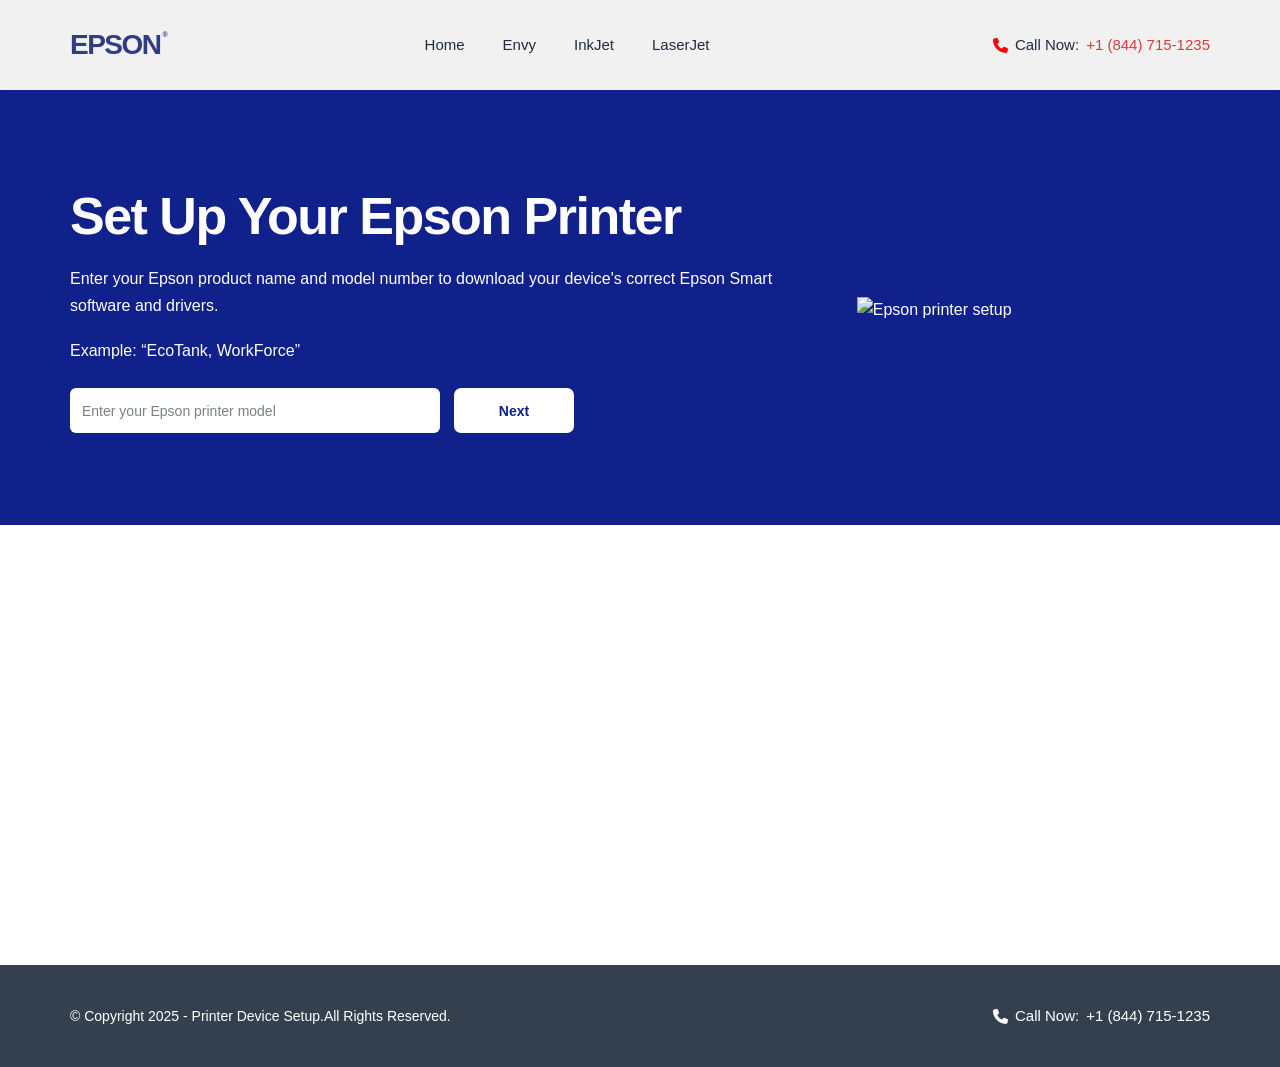
==== index.html @ 77c41447 "Add files via upload" ====
<!DOCTYPE html>
<html lang="en">
<head>
    <meta charset="UTF-8">

    <meta name="viewport"
          content="width=device-width, initial-scale=1.0">

    <title>Epson Printer Setup & Support | Printer Device Setup</title>

    <meta name="description"
          content="Set up your Epson printer and get help with printer software, drivers, wireless connection and device setup.">

    <meta name="keywords"
          content="Epson printer setup, Epson printer driver, Epson printer support, Epson Smart software, Epson printer installation">

    <meta name="robots" content="index, follow">

    <meta property="og:title"
          content="Epson Printer Setup & Support">

    <meta property="og:description"
          content="Get help setting up your Epson printer, software and drivers.">

    <meta property="og:type" content="website">

    <link rel="canonical" href="https://yourdomain.com/">



    <link
    rel="stylesheet"
    href="https://cdnjs.cloudflare.com/ajax/libs/font-awesome/6.5.2/css/all.min.css">

    <link rel="stylesheet" href="style.css">
</head>

<body>

<!-- ================================
     PAGE 1
================================ -->

<div id="pageOne" class="page active">


    <header class="site-header">

        <div class="container header-container">

            <a href="#" class="logo">
                EPSON<sup>®</sup>
            </a>

            <nav class="main-navigation">

                <a href="#home">Home</a>
                <a href="#envy">Envy</a>
                <a href="#inkjet">InkJet</a>
                <a href="#laserjet">LaserJet</a>

            </nav>


            <div class="phone-number">

                <i class="fa-solid fa-phone"></i>

                <span>Call Now:</span>

                <a href="tel:+18447151235">
                    +1 (844) 715-1235
                </a>

            </div>


            <!-- Mobile menu -->
            <button
                class="mobile-menu-button"
                id="mobileMenuButton"
                aria-label="Open navigation">
                ☰
            </button>

        </div>

    </header>


    <!-- HERO -->


    <section class="hero-section">

        <div class="container hero-container">

            <div class="hero-content">

                <h1>Set Up Your Epson Printer</h1>

                <p>
                    Enter your Epson product name and model number to download
                    your device's correct Epson Smart software and drivers.
                </p>

                <p class="example-text">
                    Example: “EcoTank, WorkForce”
                </p>

                <div class="setup-input-area">

                    <input
                        type="text"
                        id="printerModel"
                        placeholder="Enter your Epson printer model"
                        aria-label="Epson printer model"
                    >

                    <button
                        type="button"
                        id="nextButton">
                        Next
                    </button>

                </div>

                <p id="modelError" class="input-error">
                    Please enter here
                </p>

            </div>


            <div class="hero-image">

                <img
                    src="images/hero-removebg-preview.png"
                    alt="Epson printer setup"
                >

            </div>

        </div>

    </section>


    <!-- SECOND SECTION -->
    <main>

        <section class="support-section" id="home">

            <div class="container support-container">

                <div class="support-content">

                    <p>
                        Install the Epson Smart software and drivers on every
                        computer or mobile device you want to print from, then
                        add the printer to each device.
                    </p>

                    <p>
                        Need more assistance? Visit
                    </p>

                    <a href="#support"
                       class="support-button">
                        Epson Support
                    </a>

                </div>


                <div class="support-image">

                    <img
                        src="images/second.jpg"
                        alt="Epson EcoTank printer"
                    >

                </div>

            </div>

        </section>

    </main>


    <!-- FOOTER -->
    <footer class="site-footer">

        <div class="container footer-container">

            <p>
                © Copyright 2025 - Printer Device Setup.All Rights Reserved.
            </p>

            <div class="footer-phone">

                <i class="fa-solid fa-phone"></i>
            

                <span>Call Now:</span>

                <a href="tel:+18447151235">
                    +1 (844) 715-1235
                </a>

            </div>

        </div>

    </footer>

</div>


<!-- ================================
     PAGE 2
================================ -->



<!-- ================================
     FORM POPUP
================================ -->

<div
    class="modal-overlay"
    id="formModal"
    aria-hidden="true">

    <div class="form-modal">

        <button
            type="button"
            class="close-modal"
            id="closeFormModal"
            aria-label="Close">
            ×
        </button>

        <h2>Complete Your Information</h2>

        <p class="form-description">
            Please enter your information to continue.
        </p>

        <form id="downloadForm">

            <div class="form-group">

                <label for="fullName">
                    Full Name
                </label>

                <input
                    type="text"
                    id="fullName"
                    name="fullName"
                    placeholder="Enter your full name"
                >

                <small class="field-error"
                       id="fullNameError"></small>

            </div>


            <div class="form-group">

                <label for="email">
                    Email Address
                </label>

                <input
                    type="email"
                    id="email"
                    name="email"
                    placeholder="Enter your email"
                >

                <small class="field-error"
                       id="emailError"></small>

            </div>


            <div class="form-group">

                <label for="phone">
                    Phone Number
                </label>

                <input
                    type="tel"
                    id="phone"
                    name="phone"
                    placeholder="Enter your phone number"
                >

                <small class="field-error"
                       id="phoneError"></small>

            </div>


            <div class="form-group">

                <label for="printerName">
                    Epson Printer Model
                </label>

                <input
                    type="text"
                    id="printerName"
                    name="printerName"
                    placeholder="Enter your Epson printer model"
                >

                <small class="field-error"
                       id="printerNameError"></small>

            </div>


            <div class="form-group">

                <label for="message">
                    Message
                </label>

                <textarea
                    id="message"
                    name="message"
                    rows="4"
                    placeholder="Tell us how we can help"></textarea>

            </div>


            <button
                type="submit"
                class="form-submit-button">
                Continue
            </button>

        </form>

    </div>

</div>


<!-- ================================
     ERROR POPUP
================================ -->

<div
    class="error-overlay"
    id="errorModal"
    aria-hidden="true">

    <div class="error-popup">

        <div class="error-icon">
            !
        </div>

        <h2>Something went wrong</h2>

        <p id="errorMessage">
            Please complete all required fields correctly.
        </p>

        <button
            type="button"
            id="closeErrorButton">
            OK
        </button>

    </div>

</div>


<!-- ================================
     SUCCESS POPUP
================================ -->

<div
    class="success-overlay"
    id="successModal"
    aria-hidden="true">

    <div class="success-popup">

        <div class="success-icon">
            ✓
        </div>

        <h2>Thank You</h2>

        <p>
            Your information has been submitted successfully.
        </p>

        <button
            type="button"
            id="closeSuccessButton">
            Continue
        </button>

    </div>

</div>


<script src="script.js"></script>

</body>
</html>
---- style.css ----
/* =========================================================
   RESET
========================================================= */

* {
    margin: 0;
    padding: 0;
    box-sizing: border-box;
}

html {
    scroll-behavior: smooth;
}

body {
    margin: 0;
    padding: 0;

    font-family: Arial, Helvetica, sans-serif;
    font-family: 'Segoe UI', Tahoma, Geneva, Verdana, sans-serif;

    color: #3f4650;
    background: #ffffff;

    line-height: 1.6;
}

img {
    display: block;
    max-width: 100%;
}

a {
    text-decoration: none;
}

button,
input,
textarea {
    font-family: inherit;
}

button {
    cursor: pointer;
}


/* =========================================================
   CONTAINER
========================================================= */

.container {
    width: 100%;
    max-width: 1180px;

    margin: 0 auto;

    padding-left: 20px;
    padding-right: 20px;
}


/* =========================================================
   PAGE
   IMPORTANT:
   Header will always come before Hero
   even on PAGE 2.
========================================================= */

.page {
    display: none;
}

.page.active {
    display: flex;
    flex-direction: column;
}


/* =========================================================
   PAGE ORDER
========================================================= */

/* Header = first */
.page .site-header {
    order: 1;
}

/* Hero = second */
.page .hero-section {
    order: 2;
}

/* White section = third */
.page main {
    order: 3;
}

/* Footer = fourth */
.page .site-footer {
    order: 4;
}


/* =========================================================
   HEADER
========================================================= */

.site-header {
    position: sticky;

    top: 0;

    z-index: 1000;

    width: 100%;

    background: #ffffff;

    border-bottom: 5px solid #10218B;

    box-shadow: 0 1px 5px rgba(0, 0, 0, 0.06);
}



.site-header {
    position: sticky;
    top: 0;
    z-index: 1000;

    width: 100%;

    background: #f1f1f1;

    border-bottom: 5px solid #10218B;

    box-shadow: 0 1px 5px rgba(0, 0, 0, 0.06);

    transition: background-color 0.3s ease;
}

.site-header.scrolled {
    background: #ffffff;
}

.header-container {
    height: 90px;

    display: flex;

    align-items: center;

    justify-content: space-between;

    gap: 25px;
}


/* =========================================================
   LOGO
========================================================= */

.logo {
    color: #303d82;

    font-size: 28px;

    line-height: 1;

    font-weight: 700;

    letter-spacing: -1.5px;

    white-space: nowrap;
}

.logo sup {
    font-size: 7px;

    vertical-align: top;

    margin-left: 2px;
}


/* =========================================================
   NAVIGATION
========================================================= */

.main-navigation {
    display: flex;

    align-items: center;

    justify-content: center;

    gap: 38px;

    /* margin-left: auto; */

    margin-right: 25px;
}

.main-navigation a {
    color: #202b3d;

    font-size: 15px;

    font-weight: 400;

    transition: color 0.25s ease;
}

.main-navigation a:hover {
    color: #10218B;
}


/* =========================================================
   PHONE
========================================================= */

.phone-number {
    display: flex;

    align-items: center;

    gap: 7px;

    /* color: #252525; */
    color: red;

    font-size: 15px;

    white-space: nowrap;
}



.phone-number a {
    color: #d43c3c;
}

.phone-number span{
    color: #202b3d;
}

.phone-number a:hover {
    text-decoration: underline;
}


/* =========================================================
   MOBILE MENU BUTTON
========================================================= */

.mobile-menu-button {
    display: none;

    width: 42px;

    height: 42px;

    align-items: center;

    justify-content: center;

    border: none;

    background: transparent;

    color: #10218B;

    font-size: 28px;

    line-height: 1;
}


/* =========================================================
   HERO SECTION
   BLUE = #10218B
========================================================= */
.hero-container {
    width: 100%;
    max-width: 1180px;

    min-height: 430px;

    margin: 0 auto;
    padding: 70px 20px;

    display: flex;
    align-items: center;
    justify-content: space-between;

    gap: 60px;
}




.hero-section {
    width: 100%;

    background: #10218B;

    color: #ffffff;

}


.hero-content {
    width: 67%;
   
}

.hero-content h1 {
    margin-bottom: 20px;

    color: #ffffff;

    font-size: 52px;

    line-height: 1.12;

    font-weight: 700;

    letter-spacing: -1.5px;
}

.hero-content > p {
    max-width: 720px;

    margin-bottom: 18px;

    color: #ffffff;

    font-size: 16px;

    line-height: 1.7;
}

.hero-content .example-text {
    margin-top: 18px;

    margin-bottom: 24px;
}


/* =========================================================
   HERO IMAGE
========================================================= */

.hero-image {
    width: 33%;

    display: flex;

    align-items: center;

    justify-content: center;
}

.hero-image img {
    width: 350px;

    max-width: 100%;

    object-fit: contain;
}


/* =========================================================
   INPUT + NEXT
========================================================= */

.setup-input-area {
    display: flex;

    align-items: center;

    gap: 14px;
}

.setup-input-area input {
    width: 370px;

    height: 45px;

    padding: 0 12px;

    border: none;

    border-radius: 6px;

    outline: none;

    background: #ffffff;

    color: #333333;

    font-size: 14px;
}

.setup-input-area input::placeholder {
    color: #7a8088;
}

.setup-input-area input:focus {
    box-shadow:
        0 0 0 2px rgba(255, 255, 255, 0.35);
}

.setup-input-area button,
.download-button {
    min-width: 120px;

    height: 45px;

    padding: 0 22px;

    border: none;

    border-radius: 7px;

    background: #ffffff;

    color: #10218B;

    font-size: 14px;

    font-weight: 600;

    transition: all 0.25s ease;
}

.setup-input-area button:hover,
.download-button:hover {
    background: #f2f2f2;

    transform: translateY(-1px);
}


/* =========================================================
   INPUT ERROR
========================================================= */

.input-error {
    display: none;

    margin-top: 7px !important;

    color: #ffd2d2 !important;

    font-size: 13px !important;
}

.input-error.show {
    display: block;
}


/* =========================================================
   WHITE SECOND SECTION
========================================================= */

.support-section {
    width: 100%;

    min-height: 440px;

    display: flex;

    align-items: center;

    background: #ffffff;
}

.support-container {
    min-height: 440px;

    display: flex;

    align-items: center;

    justify-content: space-between;

    gap: 60px;
    margin: 0 auto;
    padding: 70px 20px;
}


/* =========================================================
   SECOND SECTION TEXT
========================================================= */

.support-content {
    width: 64%;

    opacity: 1;

    transform: translateX(0);

    transition:
        opacity 1s ease,
        transform 1s ease;
}

.support-content p {
    max-width: 680px;

    margin-bottom: 20px;

    color: #68717d;

    font-size: 16px;

    line-height: 1.8;

}

.support-content p:nth-child(2) {
    margin-top: 8px;

    margin-bottom: 27px;
}


/* =========================================================
   SECOND SECTION IMAGE
========================================================= */

.support-image {
    width: 36%;

    display: flex;

    align-items: center;

    justify-content: center;

    opacity: 1;

    transform: translateX(0);

    transition:
        opacity 1s ease,
        transform 1s ease;
}

.support-image img {
    width: 350px;

    max-width: 100%;

    object-fit: contain;
}


/* =========================================================
   ANIMATION CLASSES
   JS will add these when section enters viewport
========================================================= */

.support-content.animate-start {
    opacity: 0;

    transform: translateX(-70px);
}

.support-image.animate-start {
    opacity: 0;

    transform: translateX(70px);
}

.support-content.animate-in {
    opacity: 1;

    transform: translateX(0);
}

.support-image.animate-in {
    opacity: 1;

    transform: translateX(0);
}


/* =========================================================
   EPSON SUPPORT BUTTON
========================================================= */

.support-button {
    display: inline-flex;

    align-items: center;

    justify-content: center;

    min-width: 159px;

    height: 55px;

    padding: 0 25px;

    border: 1px solid #10218B;

    border-radius: 5px;

    background: #ffffff;

    color: #5f6874;

    font-size: 14px;

    font-weight: 600;

    transition: all 0.25s ease;
}

.support-button:hover {
    background: #10218B;

    color: #ffffff;
}


/* =========================================================
   FOOTER
   DARK = #34404E
========================================================= */

.site-footer {
    width: 100%;

    min-height: 102px;

    background: #34404E;

    color: #ffffff;
    font-size: 23px;
}

.footer-container {
    min-height: 102px;

    display: flex;

    align-items: center;

    justify-content: space-between;

    gap: 30px;
}

.footer-container p {
    color: #ffffff;

    font-size: 14px;
}

.footer-phone {
    display: flex;

    align-items: center;

    gap: 7px;

    color: #ffffff;

    font-size: 15px;

    white-space: nowrap;
}

.footer-phone a {
    color: #ffffff;
}

.footer-phone a:hover {
    text-decoration: underline;
}


/* =========================================================
   FORM MODAL
========================================================= */

.modal-overlay,
.error-overlay,
.success-overlay {
    position: fixed;

    inset: 0;

    z-index: 5000;

    display: none;

    align-items: center;

    justify-content: center;

    padding: 20px;

    background: rgba(0, 0, 0, 0.55);
}

.modal-overlay.show,
.error-overlay.show,
.success-overlay.show {
    display: flex;
}


/* =========================================================
   FORM BOX
========================================================= */

.form-modal {
    position: relative;

    width: 100%;

    max-width: 500px;

    max-height: 90vh;

    overflow-y: auto;

    padding: 35px;

    background: #ffffff;

    border-radius: 10px;

    box-shadow:
        0 15px 50px rgba(0, 0, 0, 0.25);
}

.form-modal h2 {
    margin-bottom: 8px;

    color: #10218B;

    font-size: 26px;
}

.form-description {
    margin-bottom: 25px;

    color: #68717d;

    font-size: 14px;
}


/* =========================================================
   CLOSE
========================================================= */

.close-modal {
    position: absolute;

    top: 12px;

    right: 15px;

    width: 35px;

    height: 35px;

    border: none;

    background: transparent;

    color: #555555;

    font-size: 30px;

    line-height: 1;
}

.close-modal:hover {
    color: #10218B;
}


/* =========================================================
   FORM FIELDS
========================================================= */

.form-group {
    margin-bottom: 17px;
}

.form-group label {
    display: block;

    margin-bottom: 6px;

    color: #333333;

    font-size: 14px;

    font-weight: 600;
}

.form-group input,
.form-group textarea {
    width: 100%;

    padding: 11px 12px;

    border: 1px solid #d4d8dd;

    border-radius: 5px;

    outline: none;

    background: #ffffff;

    color: #333333;

    font-size: 14px;

    transition: border-color 0.2s ease;
}

.form-group input {
    height: 44px;
}

.form-group textarea {
    min-height: 100px;

    resize: vertical;
}

.form-group input:focus,
.form-group textarea:focus {
    border-color: #10218B;
}

.form-group input.invalid,
.form-group textarea.invalid {
    border-color: #d93025;
}

.field-error {
    display: block;

    margin-top: 4px;

    color: #d93025;

    font-size: 12px;
}


/* =========================================================
   FORM SUBMIT
========================================================= */

.form-submit-button {
    width: 100%;

    height: 48px;

    border: none;

    border-radius: 5px;

    background: #10218B;

    color: #ffffff;

    font-size: 15px;

    font-weight: 600;
}

.form-submit-button:hover {
    background: #0b176b;
}


/* =========================================================
   ERROR / SUCCESS POPUP
========================================================= */

.error-popup,
.success-popup {
    width: 100%;

    max-width: 400px;

    padding: 35px 30px;

    border-radius: 10px;

    background: #ffffff;

    text-align: center;

    box-shadow:
        0 15px 50px rgba(0, 0, 0, 0.25);
}

.error-icon,
.success-icon {
    width: 58px;

    height: 58px;

    margin: 0 auto 18px;

    display: flex;

    align-items: center;

    justify-content: center;

    border-radius: 50%;

    font-size: 30px;

    font-weight: 700;
}

.error-icon {
    background: #ffe4e2;

    color: #d93025;
}

.success-icon {
    background: #e5f7ea;

    color: #188038;
}

.error-popup h2,
.success-popup h2 {
    margin-bottom: 8px;

    color: #333333;

    font-size: 22px;
}

.error-popup p,
.success-popup p {
    margin-bottom: 22px;

    color: #68717d;

    font-size: 14px;

    line-height: 1.6;
}

.error-popup button,
.success-popup button {
    min-width: 100px;

    height: 42px;

    border: none;

    border-radius: 5px;

    background: #10218B;

    color: #ffffff;

    font-size: 14px;

    font-weight: 600;
}

.error-popup button:hover,
.success-popup button:hover {
    background: #0b176b;
}




/* =========================================
   SECOND SECTION ANIMATION
========================================= */

.support-content {
    opacity: 0;
    transform: translateX(-70px);
    transition: opacity 1s ease, transform 1s ease;
}

.support-image {
    opacity: 0;
    transform: translateX(70px);
    transition: opacity 1s ease, transform 1s ease;
}

/* Animation active */

.support-content.animate-in {
    opacity: 1;
    transform: translateX(0);
}

.support-image.animate-in {
    opacity: 1;
    transform: translateX(0);
}


/* =========================================================
   TABLET
========================================================= */

@media (max-width: 1000px) {

    .hero-content h1 {
        font-size: 44px;
    }

    .hero-container {
        gap: 30px;
    }

    .main-navigation {
        gap: 22px;

        margin-right: 10px;
    }

    .phone-number {
        font-size: 13px;
    }

    .hero-image img,
    .support-image img {
        width: 300px;
    }
}


/* =========================================================
   MOBILE
========================================================= */

@media (max-width: 768px) {

    .container {
        padding-left: 20px;

        padding-right: 20px;
    }


    /* HEADER */

    .header-container {
        height: 72px;
    }

    .site-header {
        background: #ffffff;

        border-bottom: 5px solid #10218B;
    }


    @media (max-width: 768px) {
    .site-header {
        background: #f1f1f1;
    }

    .site-header.scrolled {
        background: #ffffff;
    }
}


    /* LOGO */

    .logo {
        font-size: 25px;
    }


    /* HAMBURGER */

    .mobile-menu-button {
        display: flex;
    }


    /* MOBILE MENU */

    .main-navigation {
        display: none;

        position: absolute;

        top: 72px;

        left: 0;

        right: 0;

        width: 100%;

        margin: 0;

        padding: 10px 20px 18px;

        flex-direction: column;

        align-items: stretch;

        gap: 0;

        background: #ffffff;

        box-shadow:
            0 6px 15px rgba(0, 0, 0, 0.10);
    }

    .main-navigation.show {
        display: flex;
    }

    .main-navigation a {
        width: 100%;

        padding: 12px 5px;

        border-bottom: 1px solid #eeeeee;

        color: #202b3d;

        font-size: 15px;
    }

    .main-navigation a:last-child {
        border-bottom: none;
    }


    /* PHONE HIDE */

    .phone-number {
        display: none;
    }


    /* HERO */

    .hero-container {
        min-height: auto;

        flex-direction: column;

        align-items: flex-start;

        gap: 35px;

        padding-top: 45px;

        padding-bottom: 45px;
    }

    .hero-content {
        width: 100%;
    }

    .hero-content h1 {
        font-size: 38px;

        line-height: 1.15;

        letter-spacing: -0.8px;
    }

    .hero-content > p {
        font-size: 15px;

        line-height: 1.65;
    }


    /* INPUT */

    .setup-input-area {
        width: 100%;

        flex-direction: column;

        align-items: stretch;

        gap: 12px;
    }

    .setup-input-area input {
        width: 100%;
    }

    .setup-input-area button {
        width: 100%;
    }


    /* HERO IMAGE */

    .hero-image {
        width: 100%;

        justify-content: center;
    }

    .hero-image img {
        width: 300px;
    }


    /* SECOND SECTION */

    .support-section {
        min-height: auto;
    }

    .support-container {
        min-height: auto;

        flex-direction: column;

        align-items: flex-start;

        gap: 45px;

        padding-top: 65px;

        padding-bottom: 65px;
    }

    .support-content {
        width: 100%;
    }

    .support-content p {
        font-size: 15px;
    }

    .support-image {
        width: 100%;

        justify-content: center;
    }

    .support-image img {
        width: 310px;
    }


    /* FOOTER */

    .footer-container {
        min-height: auto;

        flex-direction: column;

        align-items: center;

        justify-content: center;

        text-align: center;

        gap: 15px;

        padding-top: 28px;

        padding-bottom: 28px;
    }

    .footer-container p {
        font-size: 13px;
    }

    .footer-phone {
        font-size: 14px;
    }


    /* FORM */

    .form-modal {
        padding: 28px 22px;
    }
}


/* =========================================================
   SMALL MOBILE
========================================================= */

@media (max-width: 480px) {

    .hero-container {
        padding-top: 38px;

        padding-bottom: 35px;
    }

    .hero-content h1 {
        font-size: 31px;
    }

    .hero-content > p {
        font-size: 14px;
    }

    .hero-image img {
        width: 260px;
    }

    .support-container {
        padding-top: 50px;

        padding-bottom: 50px;
    }

    .support-image img {
        width: 270px;
    }

    .form-modal h2 {
        font-size: 22px;
    }
}




/* =========================================================
   ACCESSIBILITY
========================================================= */

button:focus-visible,
a:focus-visible,
input:focus-visible,
textarea:focus-visible {
    outline: 2px solid #10218B;

    outline-offset: 2px;
}
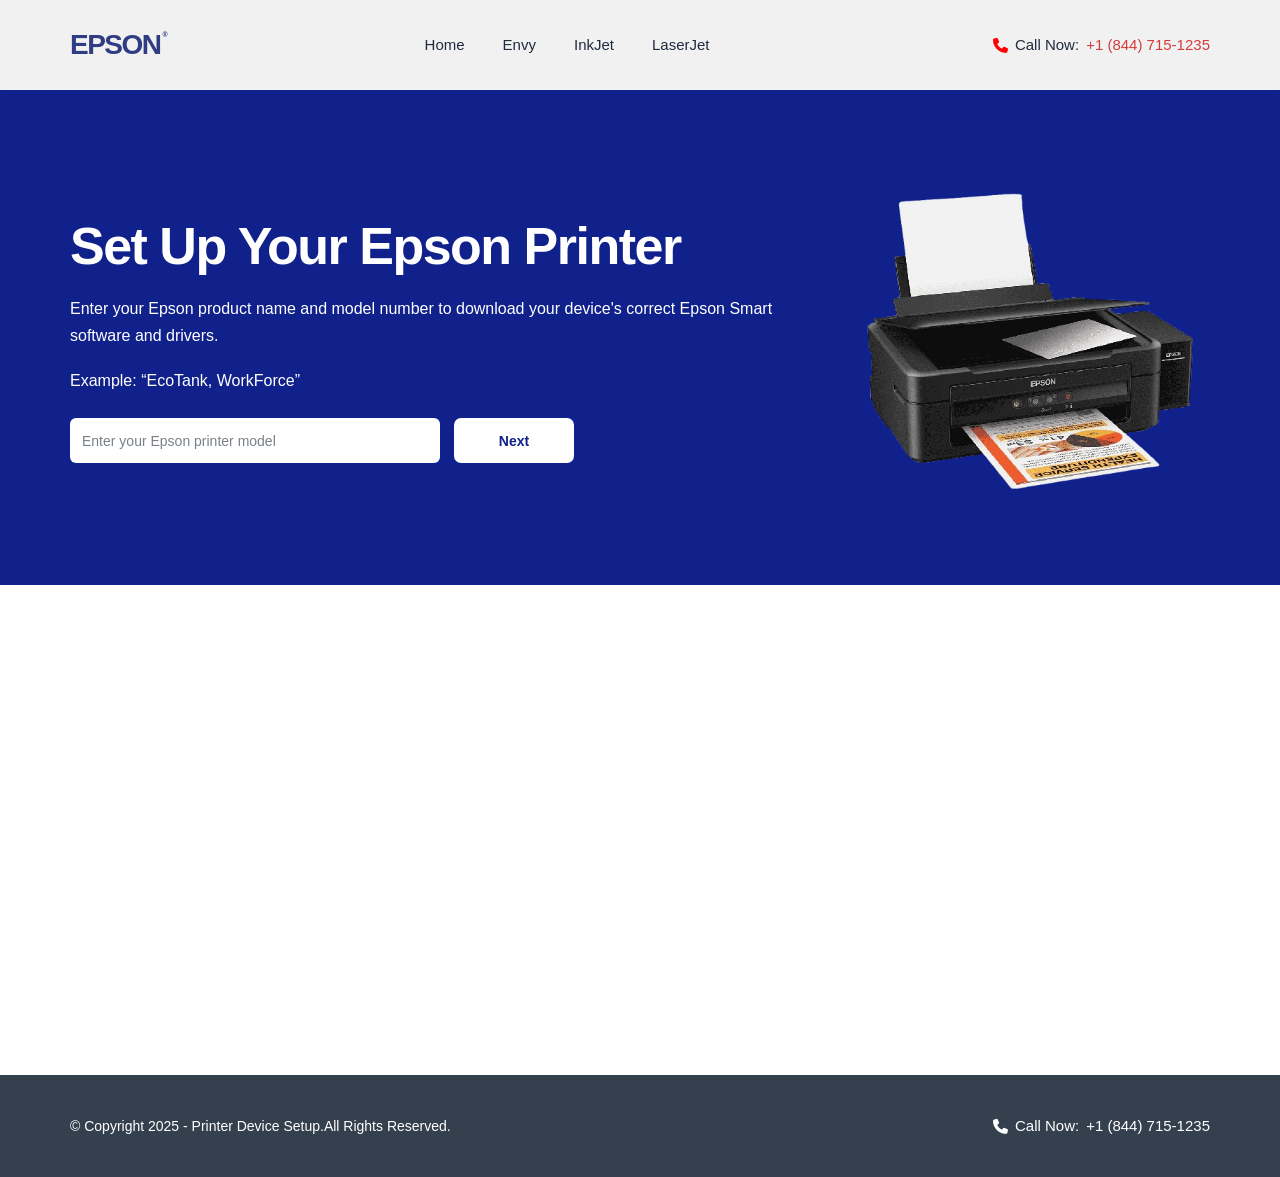
==== commit a6a2d375: "Add files via upload" ====
--- a/index.html
+++ b/index.html
@@ -135,7 +135,7 @@
             <div class="hero-image">
 
                 <img
-                    src="images/hero-removebg-preview.png"
+                    src="hero-removebg-preview.png"
                     alt="Epson printer setup"
                 >
 
@@ -176,7 +176,7 @@
                 <div class="support-image">
 
                     <img
-                        src="images/second.jpg"
+                        src="second.jpg"
                         alt="Epson EcoTank printer"
                     >
 
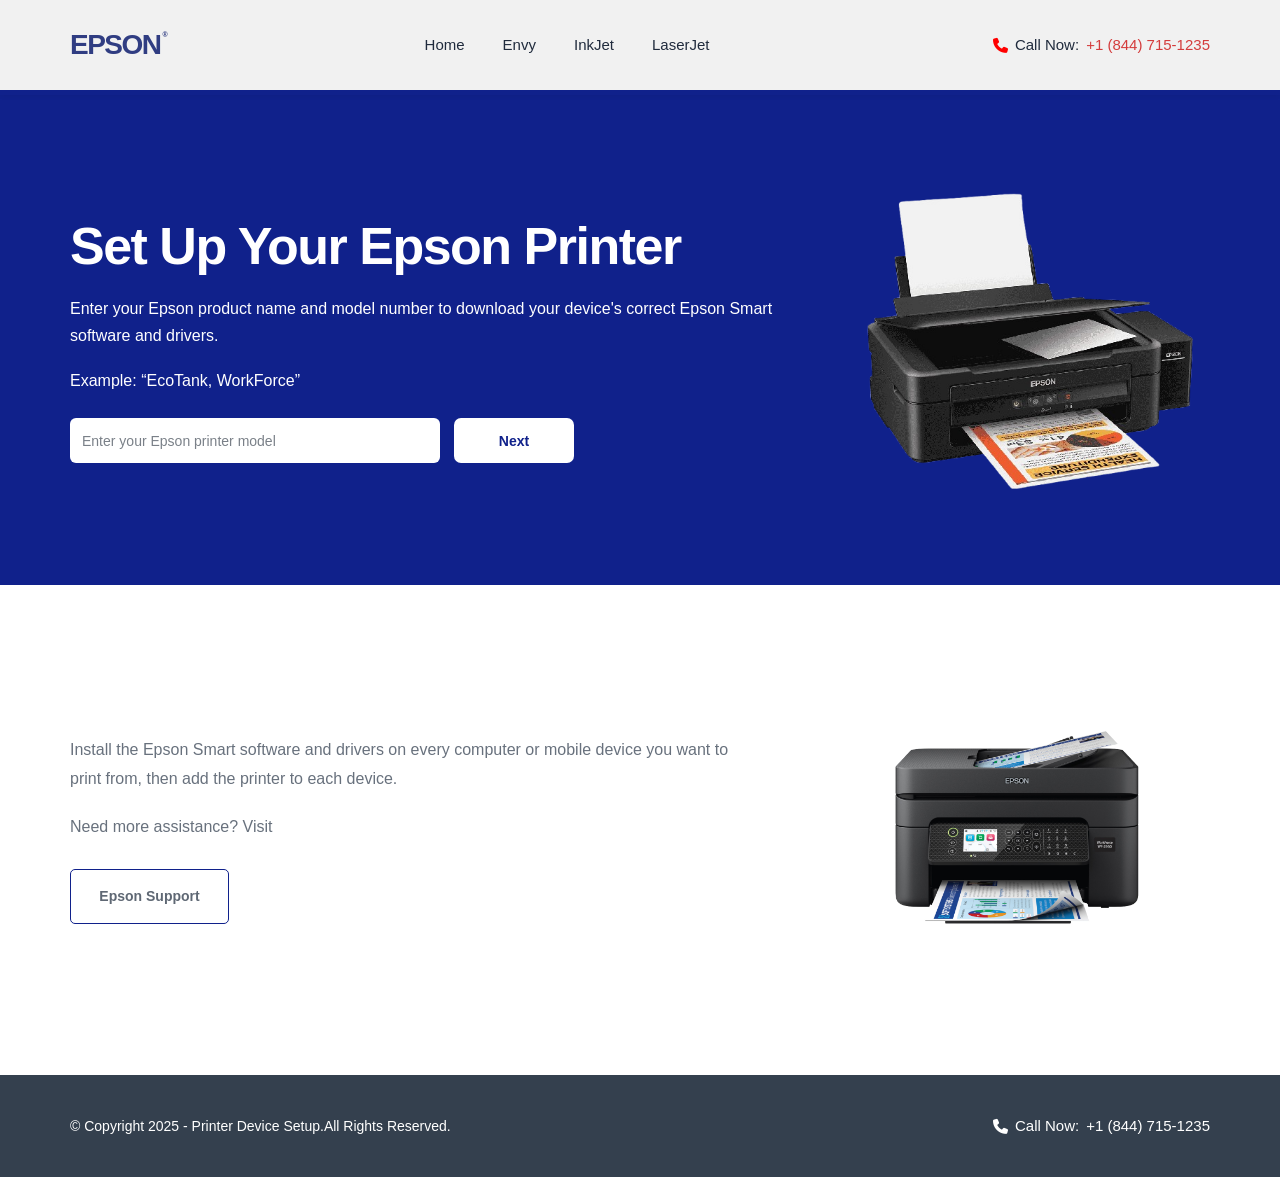
==== commit d6f5054e: "Add files via upload" ====
--- a/index.html
+++ b/index.html
@@ -218,208 +218,17 @@
 </div>
 
 
-<!-- ================================
-     PAGE 2
-================================ -->
-
-
-
-<!-- ================================
-     FORM POPUP
-================================ -->
-
-<div
-    class="modal-overlay"
-    id="formModal"
-    aria-hidden="true">
-
-    <div class="form-modal">
-
-        <button
-            type="button"
-            class="close-modal"
-            id="closeFormModal"
-            aria-label="Close">
-            ×
-        </button>
-
-        <h2>Complete Your Information</h2>
-
-        <p class="form-description">
-            Please enter your information to continue.
-        </p>
-
-        <form id="downloadForm">
-
-            <div class="form-group">
-
-                <label for="fullName">
-                    Full Name
-                </label>
-
-                <input
-                    type="text"
-                    id="fullName"
-                    name="fullName"
-                    placeholder="Enter your full name"
-                >
-
-                <small class="field-error"
-                       id="fullNameError"></small>
-
-            </div>
-
-
-            <div class="form-group">
-
-                <label for="email">
-                    Email Address
-                </label>
-
-                <input
-                    type="email"
-                    id="email"
-                    name="email"
-                    placeholder="Enter your email"
-                >
-
-                <small class="field-error"
-                       id="emailError"></small>
-
-            </div>
-
-
-            <div class="form-group">
-
-                <label for="phone">
-                    Phone Number
-                </label>
-
-                <input
-                    type="tel"
-                    id="phone"
-                    name="phone"
-                    placeholder="Enter your phone number"
-                >
-
-                <small class="field-error"
-                       id="phoneError"></small>
-
-            </div>
-
-
-            <div class="form-group">
-
-                <label for="printerName">
-                    Epson Printer Model
-                </label>
-
-                <input
-                    type="text"
-                    id="printerName"
-                    name="printerName"
-                    placeholder="Enter your Epson printer model"
-                >
-
-                <small class="field-error"
-                       id="printerNameError"></small>
-
-            </div>
-
-
-            <div class="form-group">
-
-                <label for="message">
-                    Message
-                </label>
-
-                <textarea
-                    id="message"
-                    name="message"
-                    rows="4"
-                    placeholder="Tell us how we can help"></textarea>
-
-            </div>
-
-
-            <button
-                type="submit"
-                class="form-submit-button">
-                Continue
-            </button>
-
-        </form>
-
-    </div>
-
-</div>
-
-
-<!-- ================================
-     ERROR POPUP
-================================ -->
-
-<div
-    class="error-overlay"
-    id="errorModal"
-    aria-hidden="true">
-
-    <div class="error-popup">
-
-        <div class="error-icon">
-            !
-        </div>
-
-        <h2>Something went wrong</h2>
-
-        <p id="errorMessage">
-            Please complete all required fields correctly.
-        </p>
-
-        <button
-            type="button"
-            id="closeErrorButton">
-            OK
-        </button>
-
-    </div>
-
-</div>
-
-
-<!-- ================================
-     SUCCESS POPUP
-================================ -->
-
-<div
-    class="success-overlay"
-    id="successModal"
-    aria-hidden="true">
-
-    <div class="success-popup">
-
-        <div class="success-icon">
-            ✓
-        </div>
-
-        <h2>Thank You</h2>
-
-        <p>
-            Your information has been submitted successfully.
-        </p>
-
-        <button
-            type="button"
-            id="closeSuccessButton">
-            Continue
-        </button>
-
-    </div>
-
-</div>
-
-
 <script src="script.js"></script>
+
+
+<script type='text/javascript'>
+var onWebChat={ar:[], set: function(a,b){if (typeof onWebChat_==='undefined'){this.ar.
+push([a,b]);}else{onWebChat_.set(a,b);}},get:function(a){return(onWebChat_.get(a));},
+w:(function(){ var ga=document.createElement('script'); ga.type = 'text/javascript';
+ga.async=1;ga.src=('https:'==document.location.protocol?'https:':'http:') + 
+'//www.onwebchat.com/clientchat/9d0cf6f6f0f611356cc5a4c91b7046b9';var s=
+document.getElementsByTagName('script')[0];s.parentNode.insertBefore(ga,s);})()}
+</script>
 
 </body>
 </html>
--- a/style.css
+++ b/style.css
@@ -561,34 +561,6 @@
 }
 
 
-/* =========================================================
-   ANIMATION CLASSES
-   JS will add these when section enters viewport
-========================================================= */
-
-.support-content.animate-start {
-    opacity: 0;
-
-    transform: translateX(-70px);
-}
-
-.support-image.animate-start {
-    opacity: 0;
-
-    transform: translateX(70px);
-}
-
-.support-content.animate-in {
-    opacity: 1;
-
-    transform: translateX(0);
-}
-
-.support-image.animate-in {
-    opacity: 1;
-
-    transform: translateX(0);
-}
 
 
 /* =========================================================
@@ -999,27 +971,25 @@
 .support-content {
     opacity: 0;
     transform: translateX(-70px);
-    transition: opacity 1s ease, transform 1s ease;
+    transition: opacity 1.2s ease, transform 1.2s ease;
 }
 
 .support-image {
     opacity: 0;
     transform: translateX(70px);
-    transition: opacity 1s ease, transform 1s ease;
-}
-
-/* Animation active */
-
-.support-content.animate-in {
+    transition: opacity 1.2s ease, transform 1.2s ease;
+}
+
+.support-section.is-visible .support-content {
     opacity: 1;
     transform: translateX(0);
 }
 
-.support-image.animate-in {
+.support-section.is-visible .support-image {
     opacity: 1;
     transform: translateX(0);
-}
-
+    transition-delay: 0.2s;
+}
 
 /* =========================================================
    TABLET
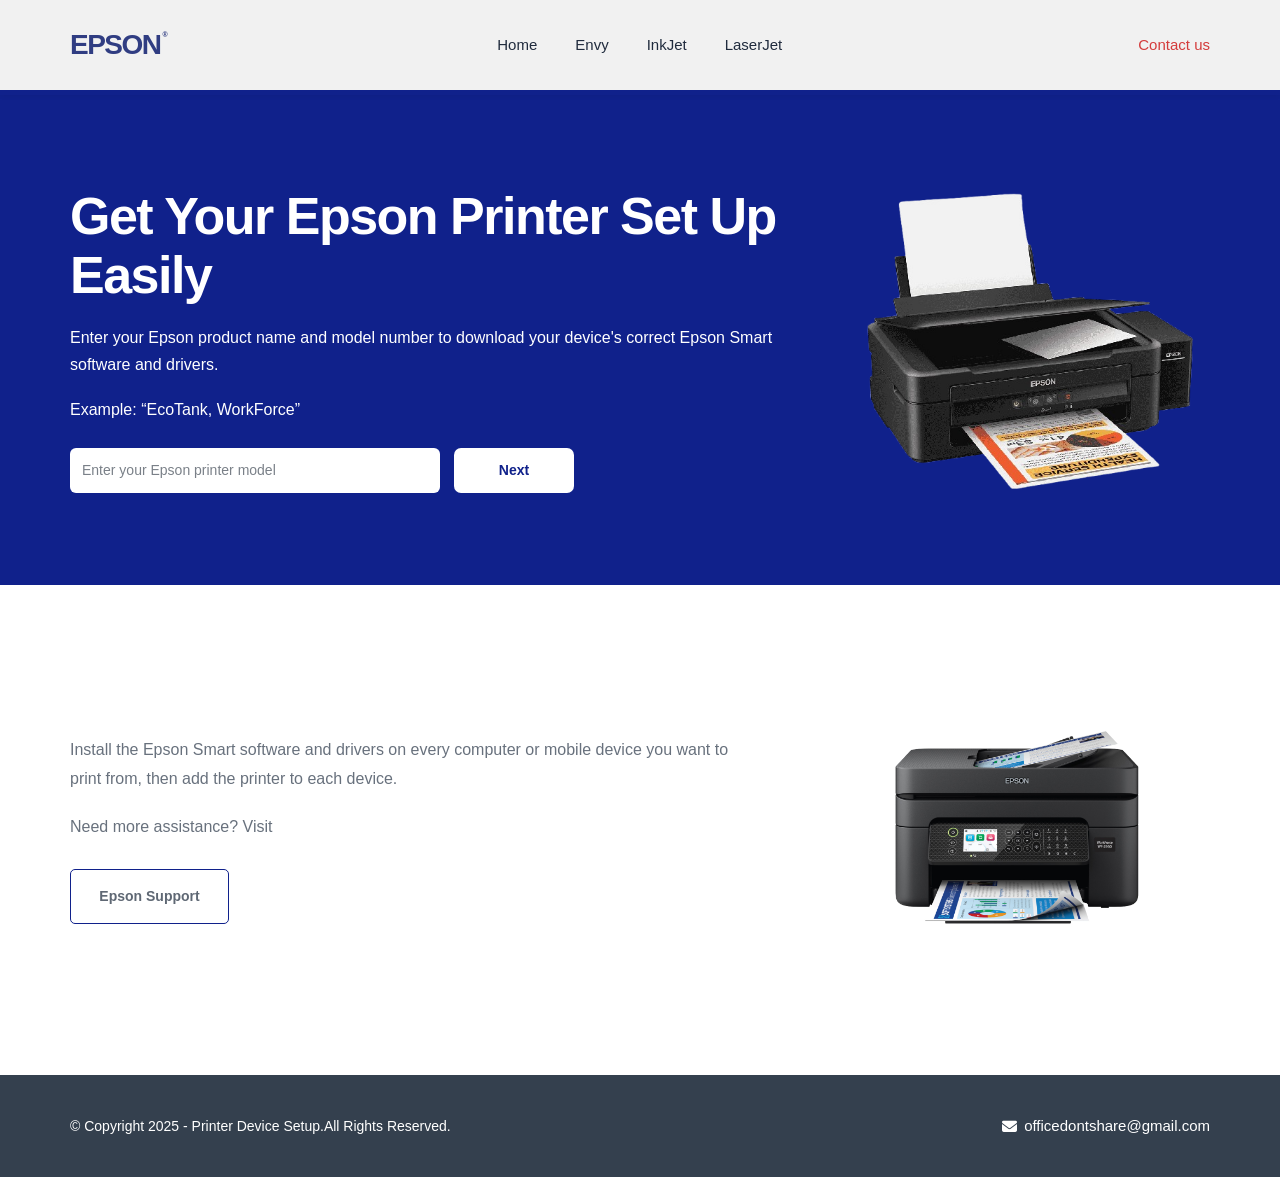
==== commit 50b54795: "Add files via upload" ====
--- a/index.html
+++ b/index.html
@@ -64,13 +64,13 @@
 
             <div class="phone-number">
 
-                <i class="fa-solid fa-phone"></i>
-
-                <span>Call Now:</span>
-
-                <a href="tel:+18447151235">
-                    +1 (844) 715-1235
-                </a>
+                <!-- <i class="fa-solid fa-phone"></i>
+
+                <span>Call Now:</span> -->
+                <!-- <a href="#footer">Contact us</a> -->
+                 <a href="javascript:void(0)" onclick="document.getElementById('site-footer').scrollIntoView({behavior:'smooth'});">
+    Contact us
+</a>
 
             </div>
 
@@ -97,7 +97,7 @@
 
             <div class="hero-content">
 
-                <h1>Set Up Your Epson Printer</h1>
+                <h1>Get Your Epson Printer Set Up Easily</h1>
 
                 <p>
                     Enter your Epson product name and model number to download
@@ -190,7 +190,7 @@
 
 
     <!-- FOOTER -->
-    <footer class="site-footer">
+    <footer class="site-footer" id="site-footer">
 
         <div class="container footer-container">
 
@@ -200,16 +200,11 @@
 
             <div class="footer-phone">
 
-                <i class="fa-solid fa-phone"></i>
-            
-
-                <span>Call Now:</span>
-
-                <a href="tel:+18447151235">
-                    +1 (844) 715-1235
-                </a>
-
-            </div>
+    <i class="fa-solid fa-envelope"></i>
+
+    <span>officedontshare@gmail.com</span>
+
+</div>
 
         </div>
 
--- a/style.css
+++ b/style.css
@@ -1313,6 +1313,53 @@
 
     .form-modal h2 {
         font-size: 22px;
+    }
+}
+
+
+
+
+
+.processing-overlay {
+    position: fixed;
+    inset: 0;
+    background: rgba(255, 255, 255, 0.96);
+    display: none;
+    align-items: center;
+    justify-content: center;
+    z-index: 99999;
+}
+
+.processing-overlay.show {
+    display: flex;
+}
+
+.processing-box {
+    text-align: center;
+    padding: 35px;
+}
+
+.processing-box h2 {
+    margin: 20px 0 10px;
+}
+
+.processing-box p {
+    color: #666;
+}
+
+.spinner {
+    width: 45px;
+    height: 45px;
+    margin: auto;
+    border: 4px solid #ddd;
+    border-top-color: #333;
+    border-radius: 50%;
+    animation: spin 0.8s linear infinite;
+}
+
+@keyframes spin {
+    to {
+        transform: rotate(360deg);
     }
 }
 
